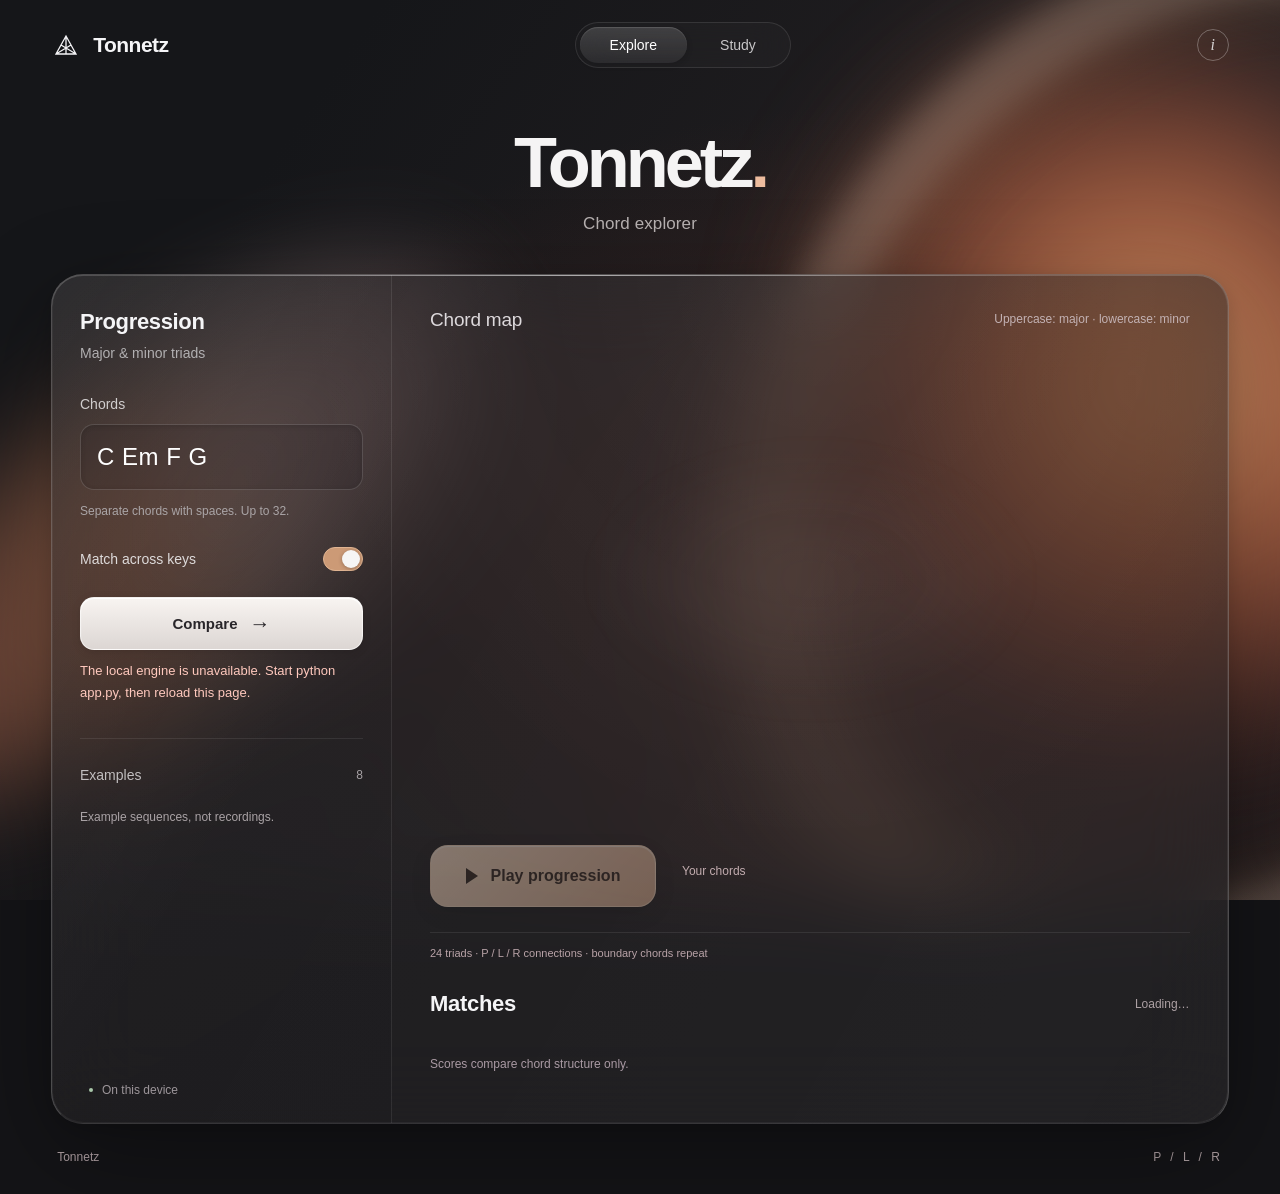
==== explore.html @ b15ba209 "Save Abbies Comp Tonnetz app" ====
<!doctype html>
<html lang="en">
<head>
<meta charset="utf-8"><meta name="viewport" content="width=device-width,initial-scale=1"><meta name="theme-color" content="#171719">
<title>Tonnetz</title><meta name="description" content="Compare chord progressions with Tonnetz.">
<link rel="icon" href="data:image/svg+xml,%3Csvg xmlns='http://www.w3.org/2000/svg' viewBox='0 0 40 40'%3E%3Crect width='40' height='40' rx='12' fill='%23232325'/%3E%3Cpath d='M11 27L20 11L29 27Z' stroke='white' fill='none' stroke-width='1.5'/%3E%3C/svg%3E">
<link rel="stylesheet" href="/explorer.css"><script src="/explorer.js" defer></script>
</head>
<body>
<div class="ambient" aria-hidden="true"><div class="light light-one"></div><div class="light light-two"></div><div class="light light-three"></div><div class="light-ring"></div></div>
<header class="topbar"><a class="brand" href="/explore" aria-label="Tonnetz"><svg viewBox="0 0 30 30" fill="none" aria-hidden="true"><path d="M5 24 15 6 25 24ZM5 24 20 15M25 24 10 15M15 6v18" stroke="currentColor" stroke-width="1.3"/></svg>Tonnetz</a><nav aria-label="Main navigation"><a class="nav-active" href="/explore" aria-current="page">Explore</a><a href="/">Study</a></nav><button class="about-button" type="button" id="about-open" aria-label="About Tonnetz">i</button></header>
<main>
<section class="hero"><h1>Tonnetz<span>.</span></h1><p>Chord explorer</p></section>
<div class="workspace">
<aside class="composer" aria-label="Chord composer"><div class="composer-head"><h2>Progression</h2><span class="sidebar-caption">Major & minor triads</span></div><div class="composer-body"><form id="composer-form"><label class="input-label" for="progression">Chords</label><input id="progression" name="progression" value="C Em F G" placeholder="C Am F G" maxlength="300" autocomplete="off" spellcheck="false" required aria-describedby="chord-help"><p class="hint" id="chord-help">Separate chords with spaces. Up to 32.</p><label class="toggle" for="transpose">Match across keys<input type="checkbox" id="transpose" role="switch" checked></label><button class="primary" type="submit" id="find">Compare <span aria-hidden="true">→</span></button><p class="error" id="error" role="alert"></p><p class="status sr-only" id="status" role="status" aria-live="polite"></p></form><div class="library"><div class="library-head"><span>Examples</span><span class="badge">8</span></div><div id="samples" class="samples" aria-label="Example progressions"></div><p class="composer-note">Example sequences, not recordings.</p></div></div><div class="sidebar-bottom"><span class="connection-dot"></span> On this device</div></aside>
<section id="analysis-area" aria-label="Harmonic analysis" aria-busy="true">
<div class="canvas"><div class="canvas-head"><h2 id="current-title">Chord map</h2><span class="map-notation">Uppercase: major · lowercase: minor</span></div><div class="graph-wrap"><svg id="graph" viewBox="0 0 1166 695" role="group" aria-labelledby="graph-title"><title id="graph-title">Loading chord map</title></svg></div><div class="canvas-bottom playback-bar"><button type="button" class="play-progression" id="listen" aria-label="Play your progression" disabled>Play progression</button><div class="playback-chords"><span class="playback-label">Your chords</span><div id="current-chords"></div></div></div><p class="map-caption">24 triads · P / L / R connections · boundary chords repeat</p></div>
<p class="status audio-status" id="audio-status" role="status" aria-live="polite"></p>
<div class="matches-head"><h2>Matches</h2><span id="result-count">Loading…</span></div><div id="results"></div>
<p class="results-note">Scores compare chord structure only.</p>
</section></div>
<footer><span>Tonnetz</span><span>P / L / R</span></footer>
</main>
<dialog id="about" aria-labelledby="about-title"><div class="dialog-head"><h2 id="about-title">About Tonnetz</h2><button class="quiet" type="button" id="about-close" aria-label="Close about">Done</button></div><p>Compare major and minor chord sequences using a graph of 24 triads. Each edge is one parallel (P), leading-tone (L), or relative (R) transformation.</p><p>Dynamic time warping aligns the sequences. Similarity = 1 / (1 + average alignment cost). Across-key mode checks 12 transpositions.</p><p>The hexagonal map repeats boundary chords. Copies refer to the same triad and play the same notes. Each visible edge is one P/L/R transformation. Brighter edges trace shortest paths between successive input chords. Distance is counted in edges, not screen space.</p><p>Audio previews are synthesized triads. Examples are chord sequences, not recordings. Scores describe harmonic structure, not musical taste.</p></dialog>
</body></html>
---- explorer.css ----
@charset "UTF-8";
:root{color-scheme:dark;font-family:-apple-system,BlinkMacSystemFont,'Segoe UI',sans-serif;font-synthesis:none;background:#141417;color:#f5f5f7;--muted:#b2b0b2;--line:#ffffff15;--glass:rgba(35,33,35,.58);--accent:#f1b38e}*{box-sizing:border-box}body{margin:0;min-height:100vh;background:#141417}button,input{font:inherit}button{cursor:pointer}a{color:inherit;text-decoration:none}button:disabled{opacity:.5;cursor:wait}:focus-visible{outline:2px solid #ffd9bd;outline-offset:4px}[hidden]{display:none!important}.sr-only{position:absolute;width:1px;height:1px;padding:0;margin:-1px;overflow:hidden;clip:rect(0,0,0,0);white-space:nowrap;border:0}.ambient{position:fixed;inset:0;overflow:hidden;pointer-events:none;background:radial-gradient(ellipse at 76% 60%,#3d2420 0,transparent 58%),linear-gradient(125deg,#151619 20%,#242022 70%,#18171b);z-index:0}.light{position:absolute;border-radius:50%;filter:blur(65px)}.light-one{width:700px;height:760px;right:-230px;top:0;background:radial-gradient(ellipse,#eeae7b 0,#ad6242 32%,#6d3c30 53%,transparent 70%);transform:rotate(-30deg);opacity:.9}.light-two{width:760px;height:280px;left:-220px;top:400px;background:linear-gradient(115deg,#5a2f2b,#c17d59 48%,#ccaaa0 60%,#5e4b51);transform:rotate(-39deg);opacity:.65;filter:blur(55px)}.light-three{width:600px;height:420px;left:37%;top:830px;background:radial-gradient(ellipse,#b77359,transparent 65%);opacity:.35}.light-ring{position:absolute;width:900px;height:1100px;right:-390px;top:-100px;border:60px solid #ecc3a444;border-radius:50%;transform:rotate(35deg);filter:blur(15px);box-shadow:0 0 90px #cf916728,inset 0 0 75px #c98b5844}.topbar{position:relative;z-index:1;display:flex;align-items:center;justify-content:space-between;max-width:1280px;margin:auto;padding:25px 5%;height:83px}.brand{display:flex;align-items:center;gap:10px;font-size:17px;font-weight:600;letter-spacing:-.5px}.brand svg{width:26px;height:26px}.topbar nav{display:flex;gap:3px;border:1px solid #ffffff1b;border-radius:50px;background:#ffffff06;padding:4px;backdrop-filter:blur(20px)}.topbar nav a{font-size:12px;padding:8px 25px;border-radius:30px;color:#c8c7c9}.topbar nav .nav-active{background:linear-gradient(#ffffff27,#ffffff10);color:white;box-shadow:inset 0 1px 1px #ffffff24,0 2px 6px #0002}.about-button{height:28px;width:28px;border:1px solid #ffffff4a;border-radius:50%;background:transparent;color:#d6d3d3;font-family:Georgia,serif;font-style:italic}main{position:relative;z-index:1;max-width:1180px;margin:auto;padding:18px 35px 20px}.hero{text-align:center;margin:15px 0 34px}.hero h1{font-size:clamp(45px,5vw,66px);font-weight:600;line-height:1.05;letter-spacing:-3.5px;margin:0 0 11px;color:#f5f4f4}.hero h1 span{color:#edbc9e}.hero p{font-size:14px;letter-spacing:.1px;color:#b7b1b1;margin:0}.workspace{position:relative;display:grid;grid-template-columns:265px minmax(0,1fr);border:1px solid #ffffff32;border-bottom-color:#ffffff13;border-radius:28px;background:linear-gradient(120deg,#ffffff10 0,#ffffff03 30%,#ffffff07 100%),var(--glass);-webkit-backdrop-filter:blur(42px) saturate(1.45);backdrop-filter:blur(42px) saturate(1.45);box-shadow:inset 0 1px 0 #ffffff2b,inset 1px 0 0 #ffffff0c,0 30px 100px #0005,0 4px 18px #0002;overflow:hidden;isolation:isolate}.workspace:before{content:'';position:absolute;top:0;left:5%;right:15%;height:1px;background:linear-gradient(90deg,transparent,#fff8,transparent);pointer-events:none}.composer{border-right:1px solid var(--line);background:linear-gradient(150deg,#ffffff04,#0000000c);padding:28px 22px 18px;display:flex;flex-direction:column}.composer-head h2{font-size:16px;font-weight:600;letter-spacing:-.35px;margin:0 0 6px}.sidebar-caption{font-size:11px;color:var(--muted)}.composer-body{margin-top:27px}.input-label{display:block;font-size:11px;color:#d1cece;margin-bottom:9px}#progression{width:100%;padding:14px 12px;background:#0c0c101f;border:1px solid #ffffff24;box-shadow:inset 0 1px 5px #0002;border-radius:11px;font-size:18px;letter-spacing:.5px;color:#fff;outline-offset:2px}.hint{font-size:10px;line-height:1.6;color:#aaa5a7;margin:9px 0 20px}.toggle{display:flex;justify-content:space-between;align-items:center;gap:10px;font-size:11px;color:#dedbdb;margin:20px 0}.toggle input{appearance:none;-webkit-appearance:none;width:32px;height:19px;border:1px solid #ffffff18;border-radius:20px;background:#ffffff21;position:relative;margin:0;cursor:pointer;flex-shrink:0}.toggle input:before{content:'';position:absolute;left:2px;top:2px;width:13px;height:13px;background:#f6f5f4;border-radius:50%;box-shadow:0 1px 4px #0004;transition:transform .2s}.toggle input:checked{background:#cc9a76;border-color:#e0b492}.toggle input:checked:before{transform:translateX(13px)}.primary{width:100%;display:flex;align-items:center;justify-content:center;gap:12px;border:1px solid #fff9;border-radius:11px;background:linear-gradient(#f8f4f1,#dcd6d3);box-shadow:inset 0 1px 1px #fff,0 2px 8px #0002;color:#29262a;padding:12px 15px;font-size:12px;font-weight:600}.primary span{font-size:17px;line-height:12px}.primary:hover{background:#fff}.error{font-size:11px;line-height:1.7;color:#ffc9be;margin:10px 0 0}.error:empty{display:none}.library{border-top:1px solid var(--line);margin-top:27px;padding-top:22px}.library-head{display:flex;align-items:center;justify-content:space-between;font-size:11px;color:#c2bfc0;margin-bottom:12px}.badge{font-size:9px;color:#a7a2a5}.sample{width:100%;display:flex;align-items:center;justify-content:space-between;gap:8px;border:1px solid transparent;background:transparent;border-radius:9px;color:#dedbdd;text-align:left;padding:10px 9px;margin:3px 0}.sample strong{font-size:11px;font-weight:500;white-space:nowrap}.sample small{font-size:9px;color:#aaa5a8;white-space:nowrap;letter-spacing:.1px}.sample[aria-pressed=true]{background:linear-gradient(120deg,#ffffff20,#ffffff09);border-color:#ffffff20;box-shadow:inset 0 1px 0 #ffffff13}.sample[aria-pressed=true] small{color:#d9c5b9}.sample:hover{background:#ffffff12}.composer-note{font-size:9px;color:#aaa3a6;margin:20px 0;line-height:1.6}.sidebar-bottom{display:flex;align-items:center;gap:7px;color:#9d969b;font-size:9px;margin-top:auto;padding:20px 9px 0}.connection-dot{height:4px;width:4px;background:#a9c8aa;border-radius:50%}#analysis-area{min-width:0;padding:26px 29px 20px}.canvas{position:relative;min-width:0}.canvas-head{display:flex;justify-content:space-between;align-items:center;gap:20px}.canvas h2{font-size:14px;font-weight:500;letter-spacing:-.2px;margin:0;color:#ddd9dc}.quiet{display:inline-flex;align-items:center;justify-content:center;gap:6px;border:1px solid #ffffff2a;background:linear-gradient(135deg,#ffffff1d,#ffffff07);box-shadow:inset 0 1px 0 #ffffff13,0 2px 5px #0001;border-radius:30px;color:#f2edef;padding:8px 14px;font-size:10px;white-space:nowrap;backdrop-filter:blur(12px)}.quiet:hover{background:#ffffff25}.graph-wrap{position:relative;margin:4px -18px 0}.graph-wrap:before{content:'';position:absolute;inset:20% 20%;background:radial-gradient(ellipse,#ecc9ba12,transparent 70%);filter:blur(20px);pointer-events:none}#graph{position:relative;width:100%;height:244px;display:block;overflow:visible}.edge{stroke:#e5d3cc;stroke-width:.7;opacity:.16}.edge.path{stroke:#e5b598;stroke-width:1.7;opacity:.8}.node{cursor:pointer;outline:none}.node circle{fill:url(#node-glass);stroke:#ffffff38;stroke-width:.75;filter:drop-shadow(0 3px 3px #0002)}.node text{fill:#c0b4b6;font-size:9px;font-family:-apple-system,BlinkMacSystemFont,'Segoe UI',sans-serif;text-anchor:middle;dominant-baseline:central;pointer-events:none}.node.selected circle{fill:url(#selected-glass);stroke:#ffe9dbb0;stroke-width:1;filter:drop-shadow(0 0 9px #f3b78b44)}.node.selected text{fill:#302526;font-weight:600;font-size:10px}.node:hover circle,.node:focus-visible circle{stroke:#fff;stroke-width:2}.canvas-bottom{display:flex;justify-content:space-between;gap:16px;align-items:center;padding:9px 0 21px;border-bottom:1px solid var(--line)}.chord-strip{display:flex;flex-wrap:wrap;gap:6px;align-items:center}.chord{background:linear-gradient(135deg,#ffffff1c,#ffffff05);border:1px solid #ffffff22;border-radius:8px;padding:7px 10px;min-width:32px;text-align:center;font-size:11px;box-shadow:inset 0 1px 0 #ffffff14}.chord-arrow{color:#a99a98;font-size:9px}.legend{font-size:9px;display:flex;align-items:center;gap:6px;color:#b6a8a8;white-space:nowrap}.dot{height:5px;width:5px;display:inline-block;background:#e3b292;border-radius:50%}.audio-status{font-size:10px;color:#ddc1b2;margin:8px 0}.audio-status:empty{display:none}.matches-head{display:flex;align-items:center;justify-content:space-between;gap:16px;padding:22px 0 11px}.matches-head h2{font-size:15px;font-weight:600;letter-spacing:-.3px;margin:0}.matches-head>span{font-size:9px;color:#ada1a4}.match{padding:12px 0;border-bottom:1px solid #ffffff0b}.match-summary{display:grid;grid-template-columns:30px 1fr 92px;gap:11px;align-items:center}.rank{width:28px;height:28px;display:grid;place-items:center;background:linear-gradient(140deg,#dbaf962a,#ffffff05);border:1px solid #ffffff16;border-radius:8px;font-size:10px;color:#d4b8a7;box-shadow:inset 0 1px 0 #ffffff0c}.match h3{font-size:12px;font-weight:500;margin:0 0 5px;color:#f1eaed}.match-sub{font-size:10px;color:#b1a2a8;margin:0;letter-spacing:.25px}.score{text-align:right}.score strong{font-size:18px;font-weight:400;letter-spacing:-.6px;font-variant-numeric:tabular-nums}.score small{display:none}.score-track{height:2px;background:#ffffff0c;border-radius:3px;overflow:hidden;margin-top:6px;width:60px;margin-left:auto}.score-fill{height:100%;width:var(--score);background:linear-gradient(90deg,#b7968e,#edc9aa)}.match-tools{display:flex;align-items:start;justify-content:space-between;gap:10px;margin:5px 0 0 41px}.match-tools details{flex:1;min-width:0}.match summary{font-size:9px;color:#ab9da4;cursor:pointer;padding:3px 0;width:fit-content}.match-tools>.quiet{padding:3px 9px;border:0;background:transparent;box-shadow:none;font-size:9px;color:#d0bcc3}.match-tools>.quiet:hover{background:#ffffff12}.explanation{font-size:11px;line-height:1.8;color:#d0bfc5;margin-top:12px}.detail-label{font-size:10px;font-weight:500;color:#e3d5da;margin:15px 0 9px}.route{font:10px/1.9 Consolas,monospace;background:#ffffff08;border-radius:6px;padding:8px 10px;color:#d6c6cc;overflow-wrap:anywhere}.route small{font-family:inherit;color:#b09aa5}.table-scroll{overflow:auto}.alignment{width:100%;border-collapse:collapse;font-size:10px;margin-top:13px;color:#d3c5ce}.alignment th,.alignment td{padding:9px 5px;text-align:left;border-bottom:1px solid #ffffff10}.alignment th{font-size:9px;color:#aa98a5;font-weight:400}.alignment td:last-child{font-family:Consolas,monospace}.results-note{font-size:9px;color:#aa9aa4;margin:18px 0 0}footer{display:flex;justify-content:space-between;margin:20px 5px 0;color:#b1a2a5;font-size:9px}footer span:last-child{letter-spacing:3px}dialog{max-width:480px;width:calc(100% - 40px);background:linear-gradient(130deg,#ffffff12,#ffffff03),#282326ed;border:1px solid #ffffff35;border-radius:24px;padding:27px;color:#f5edf2;backdrop-filter:blur(35px);box-shadow:0 30px 100px #0007}dialog::backdrop{background:#0005;backdrop-filter:blur(12px)}dialog p{font-size:12px;line-height:1.85;color:#c6b9c2}.dialog-head{display:flex;align-items:center;justify-content:space-between;gap:15px;margin-bottom:20px}.dialog-head h2{font-size:18px;font-weight:500;margin:0}.loading #results{opacity:.45}.loading #graph{opacity:.5}@supports not (backdrop-filter:blur(10px)){.workspace{background:#302b2df5}.topbar nav{background:#302b2d}}@media(prefers-reduced-transparency:reduce){.workspace{background:#2a2629}.ambient{opacity:.5}}@media(prefers-reduced-motion:no-preference){.workspace{animation:arrive .9s cubic-bezier(.16,1,.3,1) both}.hero{animation:fade-in 1s both}.light-one{animation:breathe 20s ease-in-out infinite alternate}.quiet,.sample,.primary{transition:background .2s,transform .25s,box-shadow .25s}.quiet:active,.primary:active{transform:scale(.97)}.node circle{transition:stroke .2s}.score-fill{transition:width .6s cubic-bezier(.2,.8,.2,1)}@keyframes arrive{from{opacity:0;transform:translateY(22px) scale(.98);filter:blur(6px)}to{opacity:1;transform:none;filter:blur(0)}}@keyframes fade-in{from{opacity:0}to{opacity:1}}@keyframes breathe{to{transform:translate(-50px,60px) rotate(-20deg)}}}@media(max-width:900px){main{padding:18px 25px 20px}.workspace{grid-template-columns:235px minmax(0,1fr)}.composer{padding:24px 17px 18px}#analysis-area{padding:24px 22px 18px}.legend{display:none}#graph{height:215px}.match-summary{grid-template-columns:26px 1fr 75px;gap:9px}.match-tools{margin-left:35px}.sample small{font-size:8px}}@media(max-width:650px){.topbar{height:70px;padding:18px 23px}.brand{font-size:15px}.topbar nav a{padding:7px 16px;font-size:11px}.brand svg{width:22px}.about-button{height:24px;width:24px}main{padding:12px 16px 20px}.hero{margin:18px 0 28px}.hero h1{font-size:49px;letter-spacing:-2.6px}.hero p{font-size:12px}.workspace{grid-template-columns:1fr;border-radius:24px}.composer{border-right:0;border-bottom:1px solid var(--line);padding:23px}.composer-head{display:flex;align-items:center;justify-content:space-between}.composer-head h2{margin:0;font-size:15px}.sidebar-caption{font-size:10px}.composer-body{margin-top:22px}.library{margin-top:22px;padding-top:18px}.library-head{margin-bottom:9px}.samples{display:grid;grid-template-columns:1fr 1fr;gap:3px 8px}.sample{display:block;margin:0;padding:10px}.sample small{display:block;margin-top:4px;font-size:9px}.composer-note{margin:14px 0 0}.sidebar-bottom{display:none}#analysis-area{padding:22px 23px}.canvas h2{font-size:14px}#graph{height:auto;min-height:185px}.graph-wrap{margin:10px -14px}.canvas-bottom{padding:4px 0 20px}.match{padding:14px 0}.matches-head{padding-top:23px}.match-summary{grid-template-columns:28px 1fr 80px}.match-tools{margin-left:37px}.match h3{font-size:12px}.score strong{font-size:19px}.alignment{min-width:260px}.light-one{right:-450px;top:150px}.light-two{left:-350px;top:650px}.light-ring{right:-700px}.results-note{line-height:1.7}.toggle{font-size:12px}.hint{font-size:10px}} 
/* Light catching the front surface; the map remains a real P/L/R graph. */
.workspace{background:radial-gradient(ellipse at var(--glass-x,65%) var(--glass-y,0%),#ffffff0d,transparent 48%),linear-gradient(120deg,#ffffff10 0,#ffffff03 30%,#ffffff07 100%),var(--glass)}
.workspace:after{content:'';position:absolute;inset:0;border-radius:inherit;pointer-events:none;box-shadow:inset 0 -1px 0 #ffffff0c,inset -1px 0 0 #ffffff13;z-index:-1}
.node.sounding circle{fill:url(#selected-glass);stroke:#fff7ee;stroke-width:2;filter:drop-shadow(0 0 14px #ffd7acb0)}
.node.sounding text{fill:#2b2224;font-weight:600}
@media(prefers-reduced-motion:no-preference){.is-playing .light-one{filter:blur(60px) brightness(1.15)}.node.sounding circle{animation:note-on .7s ease-out}@keyframes note-on{from{stroke-width:5}to{stroke-width:2}}}
@media(max-width:650px){.node text{font-size:12px}.node.selected text{font-size:12px}.sample strong{font-size:12px}.sample small{font-size:10px}.match summary{font-size:11px}.match-tools>.quiet{font-size:11px;padding:4px 9px}.match-sub{font-size:11px}.matches-head>span{font-size:10px}}
/* Spacious desktop layout. */
.topbar{max-width:none;height:90px;padding:25px 4%}
.brand{font-size:21px;gap:12px}.brand svg{width:30px;height:30px}
.topbar nav a{font-size:14px;padding:10px 30px}.about-button{height:32px;width:32px;font-size:16px}
main{max-width:none;width:100%;padding:20px 4% 30px}
.hero{margin:16px 0 40px}.hero h1{font-size:clamp(58px,5.5vw,84px);letter-spacing:-4px;margin-bottom:14px}.hero p{font-size:17px}
.workspace{grid-template-columns:340px minmax(0,1fr);border-radius:32px;min-height:850px}
.composer{padding:34px 28px 26px}.composer-head h2{font-size:22px;margin-bottom:9px}.sidebar-caption{font-size:14px}.composer-body{margin-top:34px}
.input-label{font-size:14px;margin-bottom:12px}#progression{padding:18px 16px;font-size:24px;border-radius:14px}.hint{font-size:12px;margin:12px 0 26px}
.toggle{font-size:14px;margin:26px 0}.toggle input{width:40px;height:24px}.toggle input:before{width:18px;height:18px}.toggle input:checked:before{transform:translateX(16px)}
.primary{padding:17px 20px;font-size:15px;border-radius:14px}.primary span{font-size:21px}.error{font-size:13px}
.library{margin-top:34px;padding-top:28px}.library-head{font-size:14px;margin-bottom:16px}.badge{font-size:12px}.sample{padding:15px 12px;margin:5px 0;border-radius:12px}.sample strong{font-size:14px}.sample small{font-size:11px}.composer-note{font-size:12px;margin:25px 0}.sidebar-bottom{font-size:12px;padding-top:26px;gap:9px}
#analysis-area{padding:34px 38px 28px}.canvas h2{font-size:19px}.quiet{padding:11px 19px;font-size:13px}
#graph{height:clamp(300px,29vw,440px)}.graph-wrap{margin:12px -18px 8px}.node text{font-size:11px}.node.selected text{font-size:12px}
.canvas-bottom{padding:14px 0 28px;gap:22px}.chord-strip{gap:9px}.chord{font-size:15px;padding:10px 15px;border-radius:11px;min-width:42px}.chord-arrow{font-size:12px}.legend{font-size:12px;gap:8px}.audio-status{font-size:13px}
.matches-head{padding:29px 0 16px}.matches-head h2{font-size:22px}.matches-head>span{font-size:12px}.match{padding:19px 0}.match-summary{grid-template-columns:40px 1fr 120px;gap:17px}.rank{height:37px;width:37px;font-size:13px;border-radius:11px}.match h3{font-size:16px;margin-bottom:7px}.match-sub{font-size:13px}.score strong{font-size:26px}.score-track{width:85px;height:3px;margin-top:9px}.match-tools{margin:8px 0 0 57px;gap:15px}.match summary{font-size:12px;padding:5px 0}.match-tools>.quiet{font-size:12px;padding:5px 13px}.explanation{font-size:14px}.detail-label{font-size:13px}.route{font-size:13px;padding:11px 14px}.alignment{font-size:13px}.alignment th{font-size:12px}.alignment th,.alignment td{padding:12px 8px}.results-note{font-size:12px;margin-top:24px}footer{font-size:12px;margin:26px 6px 0}
@media(min-width:1800px){.workspace{grid-template-columns:390px minmax(0,1fr)}.composer{padding:40px 34px}#analysis-area{padding:40px 48px}.sample small{font-size:13px}}
@media(min-width:651px) and (max-width:1050px){.workspace{grid-template-columns:290px minmax(0,1fr)}.composer{padding:28px 21px}#analysis-area{padding:28px 25px}.sample{padding:13px 9px}.sample small{font-size:10px}.sample strong{font-size:13px}.legend{display:none}.match-summary{grid-template-columns:34px 1fr 94px;gap:12px}.rank{height:32px;width:32px}.match-tools{margin-left:46px}.score strong{font-size:23px}#graph{height:280px}}
@media(max-width:650px){.topbar{height:76px;padding:20px 23px}.brand{font-size:18px}.brand svg{width:25px;height:25px}.topbar nav a{font-size:12px;padding:8px 16px}.about-button{height:27px;width:27px}main{padding:15px 16px 25px}.hero{margin:18px 0 30px}.hero h1{font-size:58px;letter-spacing:-3px}.hero p{font-size:15px}.workspace{grid-template-columns:1fr;border-radius:26px;min-height:0}.composer{padding:26px}.composer-head h2{font-size:18px;margin:0}.sidebar-caption{font-size:12px}.composer-body{margin-top:26px}#progression{font-size:23px;padding:17px 15px}.toggle{font-size:14px}.library{margin-top:28px;padding-top:23px}.sample{display:block;padding:13px 10px;margin:0}.sample strong{font-size:14px}.sample small{font-size:11px;white-space:normal;line-height:1.6}.composer-note{font-size:11px;margin:20px 0 0}#analysis-area{padding:26px}.canvas h2{font-size:18px}.quiet{font-size:12px;padding:10px 15px}#graph{height:auto;min-height:200px}.graph-wrap{margin:15px -16px}.node text,.node.selected text{font-size:13px}.canvas-bottom{padding:10px 0 25px}.chord-strip{gap:6px}.chord{font-size:14px;padding:9px 12px;min-width:36px}.matches-head{padding-top:26px}.matches-head h2{font-size:21px}.matches-head>span{font-size:11px}.match{padding:19px 0}.match-summary{grid-template-columns:31px 1fr 87px;gap:10px}.rank{width:30px;height:32px;font-size:11px}.match h3{font-size:15px}.match-sub{font-size:12px;line-height:1.5}.score strong{font-size:23px}.score-track{width:65px}.match-tools{margin-left:41px}.match summary,.match-tools>.quiet{font-size:12px}.explanation{font-size:13px}.route{font-size:11px}.results-note{font-size:11px}}
/* Hexagonal lattice and the progression player. */
.canvas-head{gap:18px}.map-notation{font-size:12px;color:#c3b2b4;text-align:right;line-height:1.6}
.graph-wrap{margin:22px 0 17px;overflow-x:auto;overscroll-behavior-x:contain;scrollbar-width:thin;scrollbar-color:#bb978955 transparent}
#graph{display:block;width:100%;height:auto;min-height:0;aspect-ratio:1166 / 695;overflow:visible}
.edge{stroke:#d9c4b5;stroke-width:2;opacity:.5}.edge.path{stroke:#ffe1bb;stroke-width:3.4;opacity:.95}.edge.reference-edge{stroke:#f8a17c;opacity:.95;stroke-width:3}
.node circle{stroke:#f4d1b780;stroke-width:1.2}.node text,.node.selected text{font-size:22px;fill:#302526;font-family:Georgia,'Times New Roman',serif;font-weight:400}.node.selected circle{stroke:#fff1de;stroke-width:2.3}.node.sounding circle{stroke:#fff;stroke-width:4;filter:drop-shadow(0 0 14px #ffcf9c)}.node:hover circle,.node:focus-visible circle{stroke:#fff;stroke-width:3.5}
.operation-label{font:italic 23px Georgia,serif;fill:#ffc1a4;text-anchor:middle;pointer-events:none}
.canvas-bottom.playback-bar{justify-content:flex-start;align-items:center;gap:26px;padding:22px 0 25px;flex-wrap:wrap}.play-progression{position:relative;display:inline-flex;align-items:center;justify-content:center;gap:13px;min-height:62px;min-width:226px;padding:17px 25px;border:1px solid #ffe2c8a0;border-radius:18px;background:linear-gradient(135deg,#f9ddc5,#d8ac8e);box-shadow:inset 0 1px 1px #fff9,0 7px 24px #0003;color:#352823;font-size:16px;font-weight:600;white-space:nowrap}.play-progression:before{content:'';width:0;height:0;border-left:12px solid currentColor;border-top:8px solid transparent;border-bottom:8px solid transparent}.play-progression[data-playing]:before{width:13px;height:13px;border:0;border-radius:2px;background:currentColor}.play-progression:hover{background:linear-gradient(135deg,#ffe9d6,#edc4a5);box-shadow:inset 0 1px 1px #fff,0 7px 24px #0003}.play-progression:disabled{opacity:.45;cursor:wait}.playback-chords{min-width:0;flex:1}.playback-label{font-size:12px;color:#c2acaf;display:block;margin-bottom:9px}.map-caption{font-size:11px;line-height:1.7;color:#b9a3a8;margin:11px 0 0}.audio-status{min-height:0}
@media(prefers-reduced-motion:no-preference){.play-progression{transition:transform .2s,box-shadow .2s}.play-progression:active{transform:scale(.97)}}
@media(min-width:1800px){.play-progression{min-height:70px;min-width:250px;font-size:18px}}
@media(max-width:1050px){.canvas-bottom.playback-bar{gap:18px}.play-progression{min-width:195px;min-height:58px;padding:16px 20px;font-size:15px}.map-notation{font-size:11px}.playback-chords{flex-basis:100%}}
@media(max-width:650px){.canvas-head{align-items:start}.map-notation{max-width:145px;font-size:11px}.graph-wrap{margin:20px -12px 15px}#graph{min-width:700px;min-height:0;height:auto}.canvas-bottom.playback-bar{gap:20px;padding-top:16px}.play-progression{width:100%;min-height:64px;font-size:17px}.playback-chords{flex-basis:100%}.map-caption{font-size:11px}}
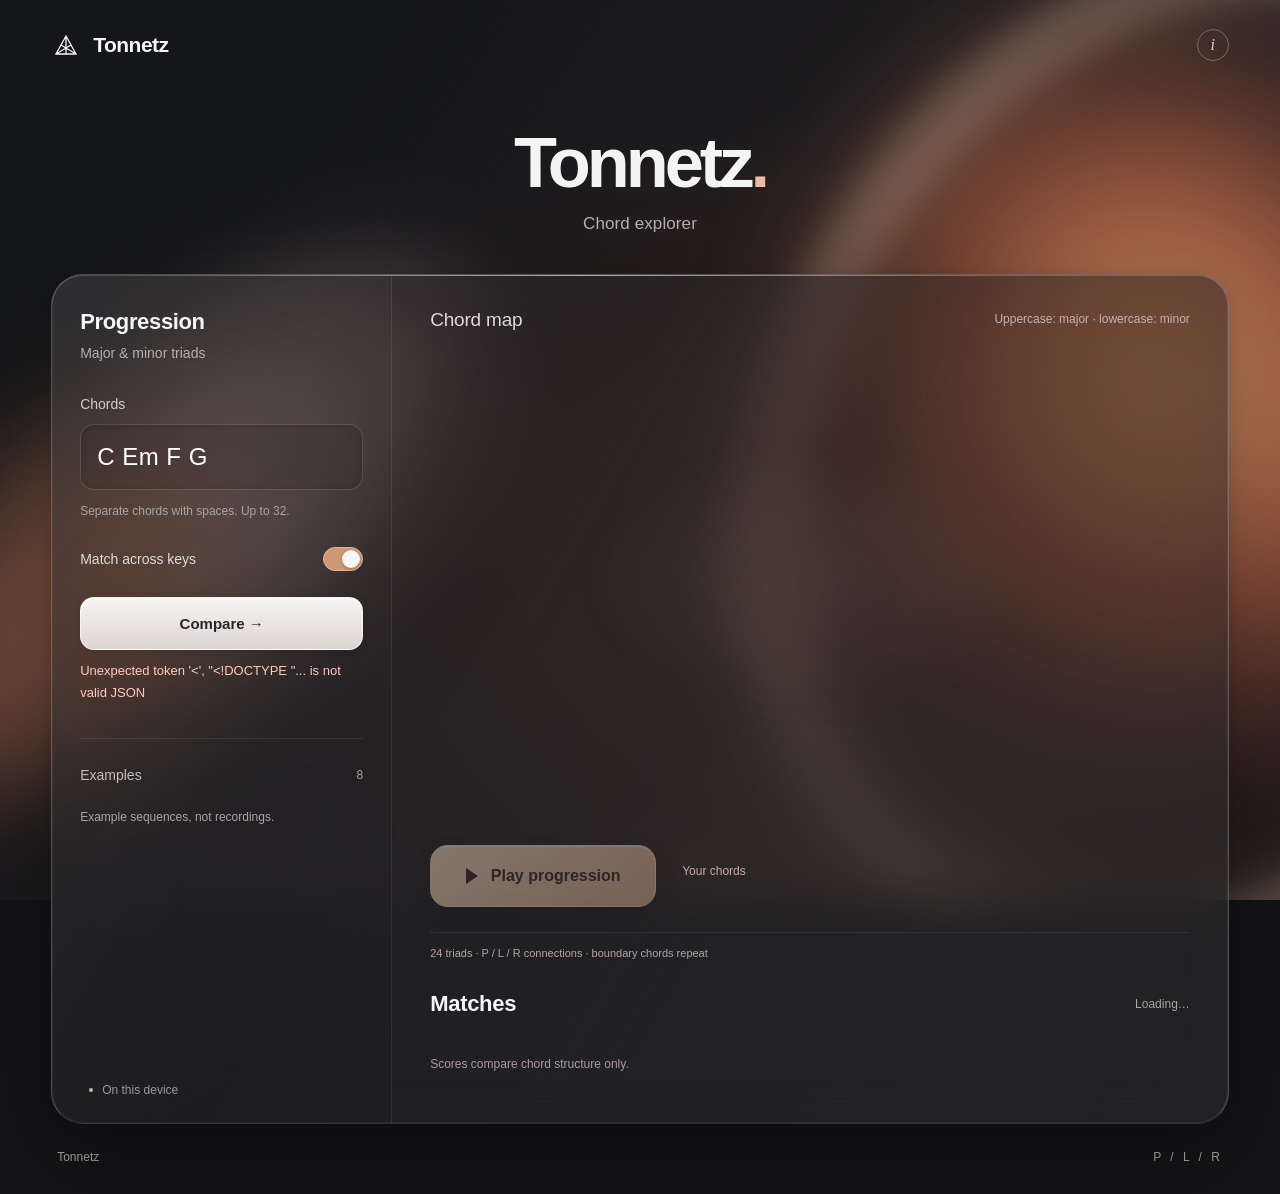
==== commit 2e9c0e84: "Remove Study and streamline explorer rendering and comparisons" ====
--- a/explore.html
+++ b/explore.html
@@ -8,7 +8,7 @@
 </head>
 <body>
 <div class="ambient" aria-hidden="true"><div class="light light-one"></div><div class="light light-two"></div><div class="light light-three"></div><div class="light-ring"></div></div>
-<header class="topbar"><a class="brand" href="/explore" aria-label="Tonnetz"><svg viewBox="0 0 30 30" fill="none" aria-hidden="true"><path d="M5 24 15 6 25 24ZM5 24 20 15M25 24 10 15M15 6v18" stroke="currentColor" stroke-width="1.3"/></svg>Tonnetz</a><nav aria-label="Main navigation"><a class="nav-active" href="/explore" aria-current="page">Explore</a><a href="/">Study</a></nav><button class="about-button" type="button" id="about-open" aria-label="About Tonnetz">i</button></header>
+<header class="topbar"><a class="brand" href="/" aria-label="Tonnetz"><svg viewBox="0 0 30 30" fill="none" aria-hidden="true"><path d="M5 24 15 6 25 24ZM5 24 20 15M25 24 10 15M15 6v18" stroke="currentColor" stroke-width="1.3"/></svg>Tonnetz</a><button class="about-button" type="button" id="about-open" aria-label="About Tonnetz">i</button></header>
 <main>
 <section class="hero"><h1>Tonnetz<span>.</span></h1><p>Chord explorer</p></section>
 <div class="workspace">
--- a/explorer.css
+++ b/explorer.css
@@ -1,11 +1,11 @@
 @charset "UTF-8";
-:root{color-scheme:dark;font-family:-apple-system,BlinkMacSystemFont,'Segoe UI',sans-serif;font-synthesis:none;background:#141417;color:#f5f5f7;--muted:#b2b0b2;--line:#ffffff15;--glass:rgba(35,33,35,.58);--accent:#f1b38e}*{box-sizing:border-box}body{margin:0;min-height:100vh;background:#141417}button,input{font:inherit}button{cursor:pointer}a{color:inherit;text-decoration:none}button:disabled{opacity:.5;cursor:wait}:focus-visible{outline:2px solid #ffd9bd;outline-offset:4px}[hidden]{display:none!important}.sr-only{position:absolute;width:1px;height:1px;padding:0;margin:-1px;overflow:hidden;clip:rect(0,0,0,0);white-space:nowrap;border:0}.ambient{position:fixed;inset:0;overflow:hidden;pointer-events:none;background:radial-gradient(ellipse at 76% 60%,#3d2420 0,transparent 58%),linear-gradient(125deg,#151619 20%,#242022 70%,#18171b);z-index:0}.light{position:absolute;border-radius:50%;filter:blur(65px)}.light-one{width:700px;height:760px;right:-230px;top:0;background:radial-gradient(ellipse,#eeae7b 0,#ad6242 32%,#6d3c30 53%,transparent 70%);transform:rotate(-30deg);opacity:.9}.light-two{width:760px;height:280px;left:-220px;top:400px;background:linear-gradient(115deg,#5a2f2b,#c17d59 48%,#ccaaa0 60%,#5e4b51);transform:rotate(-39deg);opacity:.65;filter:blur(55px)}.light-three{width:600px;height:420px;left:37%;top:830px;background:radial-gradient(ellipse,#b77359,transparent 65%);opacity:.35}.light-ring{position:absolute;width:900px;height:1100px;right:-390px;top:-100px;border:60px solid #ecc3a444;border-radius:50%;transform:rotate(35deg);filter:blur(15px);box-shadow:0 0 90px #cf916728,inset 0 0 75px #c98b5844}.topbar{position:relative;z-index:1;display:flex;align-items:center;justify-content:space-between;max-width:1280px;margin:auto;padding:25px 5%;height:83px}.brand{display:flex;align-items:center;gap:10px;font-size:17px;font-weight:600;letter-spacing:-.5px}.brand svg{width:26px;height:26px}.topbar nav{display:flex;gap:3px;border:1px solid #ffffff1b;border-radius:50px;background:#ffffff06;padding:4px;backdrop-filter:blur(20px)}.topbar nav a{font-size:12px;padding:8px 25px;border-radius:30px;color:#c8c7c9}.topbar nav .nav-active{background:linear-gradient(#ffffff27,#ffffff10);color:white;box-shadow:inset 0 1px 1px #ffffff24,0 2px 6px #0002}.about-button{height:28px;width:28px;border:1px solid #ffffff4a;border-radius:50%;background:transparent;color:#d6d3d3;font-family:Georgia,serif;font-style:italic}main{position:relative;z-index:1;max-width:1180px;margin:auto;padding:18px 35px 20px}.hero{text-align:center;margin:15px 0 34px}.hero h1{font-size:clamp(45px,5vw,66px);font-weight:600;line-height:1.05;letter-spacing:-3.5px;margin:0 0 11px;color:#f5f4f4}.hero h1 span{color:#edbc9e}.hero p{font-size:14px;letter-spacing:.1px;color:#b7b1b1;margin:0}.workspace{position:relative;display:grid;grid-template-columns:265px minmax(0,1fr);border:1px solid #ffffff32;border-bottom-color:#ffffff13;border-radius:28px;background:linear-gradient(120deg,#ffffff10 0,#ffffff03 30%,#ffffff07 100%),var(--glass);-webkit-backdrop-filter:blur(42px) saturate(1.45);backdrop-filter:blur(42px) saturate(1.45);box-shadow:inset 0 1px 0 #ffffff2b,inset 1px 0 0 #ffffff0c,0 30px 100px #0005,0 4px 18px #0002;overflow:hidden;isolation:isolate}.workspace:before{content:'';position:absolute;top:0;left:5%;right:15%;height:1px;background:linear-gradient(90deg,transparent,#fff8,transparent);pointer-events:none}.composer{border-right:1px solid var(--line);background:linear-gradient(150deg,#ffffff04,#0000000c);padding:28px 22px 18px;display:flex;flex-direction:column}.composer-head h2{font-size:16px;font-weight:600;letter-spacing:-.35px;margin:0 0 6px}.sidebar-caption{font-size:11px;color:var(--muted)}.composer-body{margin-top:27px}.input-label{display:block;font-size:11px;color:#d1cece;margin-bottom:9px}#progression{width:100%;padding:14px 12px;background:#0c0c101f;border:1px solid #ffffff24;box-shadow:inset 0 1px 5px #0002;border-radius:11px;font-size:18px;letter-spacing:.5px;color:#fff;outline-offset:2px}.hint{font-size:10px;line-height:1.6;color:#aaa5a7;margin:9px 0 20px}.toggle{display:flex;justify-content:space-between;align-items:center;gap:10px;font-size:11px;color:#dedbdb;margin:20px 0}.toggle input{appearance:none;-webkit-appearance:none;width:32px;height:19px;border:1px solid #ffffff18;border-radius:20px;background:#ffffff21;position:relative;margin:0;cursor:pointer;flex-shrink:0}.toggle input:before{content:'';position:absolute;left:2px;top:2px;width:13px;height:13px;background:#f6f5f4;border-radius:50%;box-shadow:0 1px 4px #0004;transition:transform .2s}.toggle input:checked{background:#cc9a76;border-color:#e0b492}.toggle input:checked:before{transform:translateX(13px)}.primary{width:100%;display:flex;align-items:center;justify-content:center;gap:12px;border:1px solid #fff9;border-radius:11px;background:linear-gradient(#f8f4f1,#dcd6d3);box-shadow:inset 0 1px 1px #fff,0 2px 8px #0002;color:#29262a;padding:12px 15px;font-size:12px;font-weight:600}.primary span{font-size:17px;line-height:12px}.primary:hover{background:#fff}.error{font-size:11px;line-height:1.7;color:#ffc9be;margin:10px 0 0}.error:empty{display:none}.library{border-top:1px solid var(--line);margin-top:27px;padding-top:22px}.library-head{display:flex;align-items:center;justify-content:space-between;font-size:11px;color:#c2bfc0;margin-bottom:12px}.badge{font-size:9px;color:#a7a2a5}.sample{width:100%;display:flex;align-items:center;justify-content:space-between;gap:8px;border:1px solid transparent;background:transparent;border-radius:9px;color:#dedbdd;text-align:left;padding:10px 9px;margin:3px 0}.sample strong{font-size:11px;font-weight:500;white-space:nowrap}.sample small{font-size:9px;color:#aaa5a8;white-space:nowrap;letter-spacing:.1px}.sample[aria-pressed=true]{background:linear-gradient(120deg,#ffffff20,#ffffff09);border-color:#ffffff20;box-shadow:inset 0 1px 0 #ffffff13}.sample[aria-pressed=true] small{color:#d9c5b9}.sample:hover{background:#ffffff12}.composer-note{font-size:9px;color:#aaa3a6;margin:20px 0;line-height:1.6}.sidebar-bottom{display:flex;align-items:center;gap:7px;color:#9d969b;font-size:9px;margin-top:auto;padding:20px 9px 0}.connection-dot{height:4px;width:4px;background:#a9c8aa;border-radius:50%}#analysis-area{min-width:0;padding:26px 29px 20px}.canvas{position:relative;min-width:0}.canvas-head{display:flex;justify-content:space-between;align-items:center;gap:20px}.canvas h2{font-size:14px;font-weight:500;letter-spacing:-.2px;margin:0;color:#ddd9dc}.quiet{display:inline-flex;align-items:center;justify-content:center;gap:6px;border:1px solid #ffffff2a;background:linear-gradient(135deg,#ffffff1d,#ffffff07);box-shadow:inset 0 1px 0 #ffffff13,0 2px 5px #0001;border-radius:30px;color:#f2edef;padding:8px 14px;font-size:10px;white-space:nowrap;backdrop-filter:blur(12px)}.quiet:hover{background:#ffffff25}.graph-wrap{position:relative;margin:4px -18px 0}.graph-wrap:before{content:'';position:absolute;inset:20% 20%;background:radial-gradient(ellipse,#ecc9ba12,transparent 70%);filter:blur(20px);pointer-events:none}#graph{position:relative;width:100%;height:244px;display:block;overflow:visible}.edge{stroke:#e5d3cc;stroke-width:.7;opacity:.16}.edge.path{stroke:#e5b598;stroke-width:1.7;opacity:.8}.node{cursor:pointer;outline:none}.node circle{fill:url(#node-glass);stroke:#ffffff38;stroke-width:.75;filter:drop-shadow(0 3px 3px #0002)}.node text{fill:#c0b4b6;font-size:9px;font-family:-apple-system,BlinkMacSystemFont,'Segoe UI',sans-serif;text-anchor:middle;dominant-baseline:central;pointer-events:none}.node.selected circle{fill:url(#selected-glass);stroke:#ffe9dbb0;stroke-width:1;filter:drop-shadow(0 0 9px #f3b78b44)}.node.selected text{fill:#302526;font-weight:600;font-size:10px}.node:hover circle,.node:focus-visible circle{stroke:#fff;stroke-width:2}.canvas-bottom{display:flex;justify-content:space-between;gap:16px;align-items:center;padding:9px 0 21px;border-bottom:1px solid var(--line)}.chord-strip{display:flex;flex-wrap:wrap;gap:6px;align-items:center}.chord{background:linear-gradient(135deg,#ffffff1c,#ffffff05);border:1px solid #ffffff22;border-radius:8px;padding:7px 10px;min-width:32px;text-align:center;font-size:11px;box-shadow:inset 0 1px 0 #ffffff14}.chord-arrow{color:#a99a98;font-size:9px}.legend{font-size:9px;display:flex;align-items:center;gap:6px;color:#b6a8a8;white-space:nowrap}.dot{height:5px;width:5px;display:inline-block;background:#e3b292;border-radius:50%}.audio-status{font-size:10px;color:#ddc1b2;margin:8px 0}.audio-status:empty{display:none}.matches-head{display:flex;align-items:center;justify-content:space-between;gap:16px;padding:22px 0 11px}.matches-head h2{font-size:15px;font-weight:600;letter-spacing:-.3px;margin:0}.matches-head>span{font-size:9px;color:#ada1a4}.match{padding:12px 0;border-bottom:1px solid #ffffff0b}.match-summary{display:grid;grid-template-columns:30px 1fr 92px;gap:11px;align-items:center}.rank{width:28px;height:28px;display:grid;place-items:center;background:linear-gradient(140deg,#dbaf962a,#ffffff05);border:1px solid #ffffff16;border-radius:8px;font-size:10px;color:#d4b8a7;box-shadow:inset 0 1px 0 #ffffff0c}.match h3{font-size:12px;font-weight:500;margin:0 0 5px;color:#f1eaed}.match-sub{font-size:10px;color:#b1a2a8;margin:0;letter-spacing:.25px}.score{text-align:right}.score strong{font-size:18px;font-weight:400;letter-spacing:-.6px;font-variant-numeric:tabular-nums}.score small{display:none}.score-track{height:2px;background:#ffffff0c;border-radius:3px;overflow:hidden;margin-top:6px;width:60px;margin-left:auto}.score-fill{height:100%;width:var(--score);background:linear-gradient(90deg,#b7968e,#edc9aa)}.match-tools{display:flex;align-items:start;justify-content:space-between;gap:10px;margin:5px 0 0 41px}.match-tools details{flex:1;min-width:0}.match summary{font-size:9px;color:#ab9da4;cursor:pointer;padding:3px 0;width:fit-content}.match-tools>.quiet{padding:3px 9px;border:0;background:transparent;box-shadow:none;font-size:9px;color:#d0bcc3}.match-tools>.quiet:hover{background:#ffffff12}.explanation{font-size:11px;line-height:1.8;color:#d0bfc5;margin-top:12px}.detail-label{font-size:10px;font-weight:500;color:#e3d5da;margin:15px 0 9px}.route{font:10px/1.9 Consolas,monospace;background:#ffffff08;border-radius:6px;padding:8px 10px;color:#d6c6cc;overflow-wrap:anywhere}.route small{font-family:inherit;color:#b09aa5}.table-scroll{overflow:auto}.alignment{width:100%;border-collapse:collapse;font-size:10px;margin-top:13px;color:#d3c5ce}.alignment th,.alignment td{padding:9px 5px;text-align:left;border-bottom:1px solid #ffffff10}.alignment th{font-size:9px;color:#aa98a5;font-weight:400}.alignment td:last-child{font-family:Consolas,monospace}.results-note{font-size:9px;color:#aa9aa4;margin:18px 0 0}footer{display:flex;justify-content:space-between;margin:20px 5px 0;color:#b1a2a5;font-size:9px}footer span:last-child{letter-spacing:3px}dialog{max-width:480px;width:calc(100% - 40px);background:linear-gradient(130deg,#ffffff12,#ffffff03),#282326ed;border:1px solid #ffffff35;border-radius:24px;padding:27px;color:#f5edf2;backdrop-filter:blur(35px);box-shadow:0 30px 100px #0007}dialog::backdrop{background:#0005;backdrop-filter:blur(12px)}dialog p{font-size:12px;line-height:1.85;color:#c6b9c2}.dialog-head{display:flex;align-items:center;justify-content:space-between;gap:15px;margin-bottom:20px}.dialog-head h2{font-size:18px;font-weight:500;margin:0}.loading #results{opacity:.45}.loading #graph{opacity:.5}@supports not (backdrop-filter:blur(10px)){.workspace{background:#302b2df5}.topbar nav{background:#302b2d}}@media(prefers-reduced-transparency:reduce){.workspace{background:#2a2629}.ambient{opacity:.5}}@media(prefers-reduced-motion:no-preference){.workspace{animation:arrive .9s cubic-bezier(.16,1,.3,1) both}.hero{animation:fade-in 1s both}.light-one{animation:breathe 20s ease-in-out infinite alternate}.quiet,.sample,.primary{transition:background .2s,transform .25s,box-shadow .25s}.quiet:active,.primary:active{transform:scale(.97)}.node circle{transition:stroke .2s}.score-fill{transition:width .6s cubic-bezier(.2,.8,.2,1)}@keyframes arrive{from{opacity:0;transform:translateY(22px) scale(.98);filter:blur(6px)}to{opacity:1;transform:none;filter:blur(0)}}@keyframes fade-in{from{opacity:0}to{opacity:1}}@keyframes breathe{to{transform:translate(-50px,60px) rotate(-20deg)}}}@media(max-width:900px){main{padding:18px 25px 20px}.workspace{grid-template-columns:235px minmax(0,1fr)}.composer{padding:24px 17px 18px}#analysis-area{padding:24px 22px 18px}.legend{display:none}#graph{height:215px}.match-summary{grid-template-columns:26px 1fr 75px;gap:9px}.match-tools{margin-left:35px}.sample small{font-size:8px}}@media(max-width:650px){.topbar{height:70px;padding:18px 23px}.brand{font-size:15px}.topbar nav a{padding:7px 16px;font-size:11px}.brand svg{width:22px}.about-button{height:24px;width:24px}main{padding:12px 16px 20px}.hero{margin:18px 0 28px}.hero h1{font-size:49px;letter-spacing:-2.6px}.hero p{font-size:12px}.workspace{grid-template-columns:1fr;border-radius:24px}.composer{border-right:0;border-bottom:1px solid var(--line);padding:23px}.composer-head{display:flex;align-items:center;justify-content:space-between}.composer-head h2{margin:0;font-size:15px}.sidebar-caption{font-size:10px}.composer-body{margin-top:22px}.library{margin-top:22px;padding-top:18px}.library-head{margin-bottom:9px}.samples{display:grid;grid-template-columns:1fr 1fr;gap:3px 8px}.sample{display:block;margin:0;padding:10px}.sample small{display:block;margin-top:4px;font-size:9px}.composer-note{margin:14px 0 0}.sidebar-bottom{display:none}#analysis-area{padding:22px 23px}.canvas h2{font-size:14px}#graph{height:auto;min-height:185px}.graph-wrap{margin:10px -14px}.canvas-bottom{padding:4px 0 20px}.match{padding:14px 0}.matches-head{padding-top:23px}.match-summary{grid-template-columns:28px 1fr 80px}.match-tools{margin-left:37px}.match h3{font-size:12px}.score strong{font-size:19px}.alignment{min-width:260px}.light-one{right:-450px;top:150px}.light-two{left:-350px;top:650px}.light-ring{right:-700px}.results-note{line-height:1.7}.toggle{font-size:12px}.hint{font-size:10px}} 
+:root{color-scheme:dark;font-family:-apple-system,BlinkMacSystemFont,'Segoe UI',sans-serif;font-synthesis:none;background:#141417;color:#f5f5f7;--muted:#b2b0b2;--line:#ffffff15;--glass:rgba(35,33,35,.58);--accent:#f1b38e}*{box-sizing:border-box}body{margin:0;min-height:100vh;background:#141417}button,input{font:inherit}button{cursor:pointer}a{color:inherit;text-decoration:none}button:disabled{opacity:.5;cursor:wait}:focus-visible{outline:2px solid #ffd9bd;outline-offset:4px}[hidden]{display:none!important}.sr-only{position:absolute;width:1px;height:1px;padding:0;margin:-1px;overflow:hidden;clip:rect(0,0,0,0);white-space:nowrap;border:0}.ambient{position:fixed;inset:0;overflow:hidden;pointer-events:none;background:radial-gradient(ellipse at 76% 60%,#3d2420 0,transparent 58%),linear-gradient(125deg,#151619 20%,#242022 70%,#18171b);z-index:0}.light{position:absolute;border-radius:50%;filter:blur(65px)}.light-one{width:700px;height:760px;right:-230px;top:0;background:radial-gradient(ellipse,#eeae7b 0,#ad6242 32%,#6d3c30 53%,transparent 70%);transform:rotate(-30deg);opacity:.9}.light-two{width:760px;height:280px;left:-220px;top:400px;background:linear-gradient(115deg,#5a2f2b,#c17d59 48%,#ccaaa0 60%,#5e4b51);transform:rotate(-39deg);opacity:.65;filter:blur(55px)}.light-three{width:600px;height:420px;left:37%;top:830px;background:radial-gradient(ellipse,#b77359,transparent 65%);opacity:.35}.light-ring{position:absolute;width:900px;height:1100px;right:-390px;top:-100px;border:60px solid #ecc3a444;border-radius:50%;transform:rotate(35deg);filter:blur(15px);box-shadow:0 0 90px #cf916728,inset 0 0 75px #c98b5844}.topbar{position:relative;z-index:1;display:flex;align-items:center;justify-content:space-between;max-width:1280px;margin:auto;padding:25px 5%;height:83px}.brand{display:flex;align-items:center;gap:10px;font-size:17px;font-weight:600;letter-spacing:-.5px}.brand svg{width:26px;height:26px}.topbar nav{display:flex;gap:3px;border:1px solid #ffffff1b;border-radius:50px;background:#ffffff06;padding:4px;backdrop-filter:blur(20px)}.topbar nav a{font-size:12px;padding:8px 25px;border-radius:30px;color:#c8c7c9}.topbar nav .nav-active{background:linear-gradient(#ffffff27,#ffffff10);color:white;box-shadow:inset 0 1px 1px #ffffff24,0 2px 6px #0002}.about-button{height:28px;width:28px;border:1px solid #ffffff4a;border-radius:50%;background:transparent;color:#d6d3d3;font-family:Georgia,serif;font-style:italic}main{position:relative;z-index:1;max-width:1180px;margin:auto;padding:18px 35px 20px}.hero{text-align:center;margin:15px 0 34px}.hero h1{font-size:clamp(45px,5vw,66px);font-weight:600;line-height:1.05;letter-spacing:-3.5px;margin:0 0 11px;color:#f5f4f4}.hero h1 span{color:#edbc9e}.hero p{font-size:14px;letter-spacing:.1px;color:#b7b1b1;margin:0}.workspace{position:relative;display:grid;grid-template-columns:265px minmax(0,1fr);border:1px solid #ffffff32;border-bottom-color:#ffffff13;border-radius:28px;background:linear-gradient(120deg,#ffffff10 0,#ffffff03 30%,#ffffff07 100%),var(--glass);-webkit-backdrop-filter:blur(24px) saturate(1.35);backdrop-filter:blur(24px) saturate(1.35);box-shadow:inset 0 1px 0 #ffffff2b,inset 1px 0 0 #ffffff0c,0 30px 100px #0005,0 4px 18px #0002;overflow:hidden;isolation:isolate}.workspace:before{content:'';position:absolute;top:0;left:5%;right:15%;height:1px;background:linear-gradient(90deg,transparent,#fff8,transparent);pointer-events:none}.composer{border-right:1px solid var(--line);background:linear-gradient(150deg,#ffffff04,#0000000c);padding:28px 22px 18px;display:flex;flex-direction:column}.composer-head h2{font-size:16px;font-weight:600;letter-spacing:-.35px;margin:0 0 6px}.sidebar-caption{font-size:11px;color:var(--muted)}.composer-body{margin-top:27px}.input-label{display:block;font-size:11px;color:#d1cece;margin-bottom:9px}#progression{width:100%;padding:14px 12px;background:#0c0c101f;border:1px solid #ffffff24;box-shadow:inset 0 1px 5px #0002;border-radius:11px;font-size:18px;letter-spacing:.5px;color:#fff;outline-offset:2px}.hint{font-size:10px;line-height:1.6;color:#aaa5a7;margin:9px 0 20px}.toggle{display:flex;justify-content:space-between;align-items:center;gap:10px;font-size:11px;color:#dedbdb;margin:20px 0}.toggle input{appearance:none;-webkit-appearance:none;width:32px;height:19px;border:1px solid #ffffff18;border-radius:20px;background:#ffffff21;position:relative;margin:0;cursor:pointer;flex-shrink:0}.toggle input:before{content:'';position:absolute;left:2px;top:2px;width:13px;height:13px;background:#f6f5f4;border-radius:50%;box-shadow:0 1px 4px #0004;transition:transform .2s}.toggle input:checked{background:#cc9a76;border-color:#e0b492}.toggle input:checked:before{transform:translateX(13px)}.primary{width:100%;display:flex;align-items:center;justify-content:center;gap:12px;border:1px solid #fff9;border-radius:11px;background:linear-gradient(#f8f4f1,#dcd6d3);box-shadow:inset 0 1px 1px #fff,0 2px 8px #0002;color:#29262a;padding:12px 15px;font-size:12px;font-weight:600}.primary span{font-size:17px;line-height:12px}.primary:hover{background:#fff}.error{font-size:11px;line-height:1.7;color:#ffc9be;margin:10px 0 0}.error:empty{display:none}.library{border-top:1px solid var(--line);margin-top:27px;padding-top:22px}.library-head{display:flex;align-items:center;justify-content:space-between;font-size:11px;color:#c2bfc0;margin-bottom:12px}.badge{font-size:9px;color:#a7a2a5}.sample{width:100%;display:flex;align-items:center;justify-content:space-between;gap:8px;border:1px solid transparent;background:transparent;border-radius:9px;color:#dedbdd;text-align:left;padding:10px 9px;margin:3px 0}.sample strong{font-size:11px;font-weight:500;white-space:nowrap}.sample small{font-size:9px;color:#aaa5a8;white-space:nowrap;letter-spacing:.1px}.sample[aria-pressed=true]{background:linear-gradient(120deg,#ffffff20,#ffffff09);border-color:#ffffff20;box-shadow:inset 0 1px 0 #ffffff13}.sample[aria-pressed=true] small{color:#d9c5b9}.sample:hover{background:#ffffff12}.composer-note{font-size:9px;color:#aaa3a6;margin:20px 0;line-height:1.6}.sidebar-bottom{display:flex;align-items:center;gap:7px;color:#9d969b;font-size:9px;margin-top:auto;padding:20px 9px 0}.connection-dot{height:4px;width:4px;background:#a9c8aa;border-radius:50%}#analysis-area{min-width:0;padding:26px 29px 20px}.canvas{position:relative;min-width:0}.canvas-head{display:flex;justify-content:space-between;align-items:center;gap:20px}.canvas h2{font-size:14px;font-weight:500;letter-spacing:-.2px;margin:0;color:#ddd9dc}.quiet{display:inline-flex;align-items:center;justify-content:center;gap:6px;border:1px solid #ffffff2a;background:linear-gradient(135deg,#ffffff1d,#ffffff07);box-shadow:inset 0 1px 0 #ffffff13,0 2px 5px #0001;border-radius:30px;color:#f2edef;padding:8px 14px;font-size:10px;white-space:nowrap;backdrop-filter:blur(12px)}.quiet:hover{background:#ffffff25}.graph-wrap{position:relative;margin:4px -18px 0}.graph-wrap:before{content:'';position:absolute;inset:20% 20%;background:radial-gradient(ellipse,#ecc9ba12,transparent 70%);filter:blur(20px);pointer-events:none}#graph{position:relative;width:100%;height:244px;display:block;overflow:visible}.edge{stroke:#e5d3cc;stroke-width:.7;opacity:.16}.edge.path{stroke:#e5b598;stroke-width:1.7;opacity:.8}.node{cursor:pointer;outline:none}.node circle{fill:url(#node-glass);stroke:#ffffff38;stroke-width:.75;filter:none}.node text{fill:#c0b4b6;font-size:9px;font-family:-apple-system,BlinkMacSystemFont,'Segoe UI',sans-serif;text-anchor:middle;dominant-baseline:central;pointer-events:none}.node.selected circle{fill:url(#selected-glass);stroke:#ffe9dbb0;stroke-width:1;filter:drop-shadow(0 0 9px #f3b78b44)}.node.selected text{fill:#302526;font-weight:600;font-size:10px}.node:hover circle,.node:focus-visible circle{stroke:#fff;stroke-width:2}.canvas-bottom{display:flex;justify-content:space-between;gap:16px;align-items:center;padding:9px 0 21px;border-bottom:1px solid var(--line)}.chord-strip{display:flex;flex-wrap:wrap;gap:6px;align-items:center}.chord{background:linear-gradient(135deg,#ffffff1c,#ffffff05);border:1px solid #ffffff22;border-radius:8px;padding:7px 10px;min-width:32px;text-align:center;font-size:11px;box-shadow:inset 0 1px 0 #ffffff14}.chord-arrow{color:#a99a98;font-size:9px}.legend{font-size:9px;display:flex;align-items:center;gap:6px;color:#b6a8a8;white-space:nowrap}.dot{height:5px;width:5px;display:inline-block;background:#e3b292;border-radius:50%}.audio-status{font-size:10px;color:#ddc1b2;margin:8px 0}.audio-status:empty{display:none}.matches-head{display:flex;align-items:center;justify-content:space-between;gap:16px;padding:22px 0 11px}.matches-head h2{font-size:15px;font-weight:600;letter-spacing:-.3px;margin:0}.matches-head>span{font-size:9px;color:#ada1a4}.match{padding:12px 0;border-bottom:1px solid #ffffff0b}.match-summary{display:grid;grid-template-columns:30px 1fr 92px;gap:11px;align-items:center}.rank{width:28px;height:28px;display:grid;place-items:center;background:linear-gradient(140deg,#dbaf962a,#ffffff05);border:1px solid #ffffff16;border-radius:8px;font-size:10px;color:#d4b8a7;box-shadow:inset 0 1px 0 #ffffff0c}.match h3{font-size:12px;font-weight:500;margin:0 0 5px;color:#f1eaed}.match-sub{font-size:10px;color:#b1a2a8;margin:0;letter-spacing:.25px}.score{text-align:right}.score strong{font-size:18px;font-weight:400;letter-spacing:-.6px;font-variant-numeric:tabular-nums}.score small{display:none}.score-track{height:2px;background:#ffffff0c;border-radius:3px;overflow:hidden;margin-top:6px;width:60px;margin-left:auto}.score-fill{height:100%;width:var(--score);background:linear-gradient(90deg,#b7968e,#edc9aa)}.match-tools{display:flex;align-items:start;justify-content:space-between;gap:10px;margin:5px 0 0 41px}.match-tools details{flex:1;min-width:0}.match summary{font-size:9px;color:#ab9da4;cursor:pointer;padding:3px 0;width:fit-content}.match-tools>.quiet{padding:3px 9px;border:0;background:transparent;box-shadow:none;font-size:9px;color:#d0bcc3}.match-tools>.quiet:hover{background:#ffffff12}.explanation{font-size:11px;line-height:1.8;color:#d0bfc5;margin-top:12px}.detail-label{font-size:10px;font-weight:500;color:#e3d5da;margin:15px 0 9px}.route{font:10px/1.9 Consolas,monospace;background:#ffffff08;border-radius:6px;padding:8px 10px;color:#d6c6cc;overflow-wrap:anywhere}.route small{font-family:inherit;color:#b09aa5}.table-scroll{overflow:auto}.alignment{width:100%;border-collapse:collapse;font-size:10px;margin-top:13px;color:#d3c5ce}.alignment th,.alignment td{padding:9px 5px;text-align:left;border-bottom:1px solid #ffffff10}.alignment th{font-size:9px;color:#aa98a5;font-weight:400}.alignment td:last-child{font-family:Consolas,monospace}.results-note{font-size:9px;color:#aa9aa4;margin:18px 0 0}footer{display:flex;justify-content:space-between;margin:20px 5px 0;color:#b1a2a5;font-size:9px}footer span:last-child{letter-spacing:3px}dialog{max-width:480px;width:calc(100% - 40px);background:linear-gradient(130deg,#ffffff12,#ffffff03),#282326ed;border:1px solid #ffffff35;border-radius:24px;padding:27px;color:#f5edf2;backdrop-filter:blur(35px);box-shadow:0 30px 100px #0007}dialog::backdrop{background:#0005;backdrop-filter:blur(12px)}dialog p{font-size:12px;line-height:1.85;color:#c6b9c2}.dialog-head{display:flex;align-items:center;justify-content:space-between;gap:15px;margin-bottom:20px}.dialog-head h2{font-size:18px;font-weight:500;margin:0}.loading #results{opacity:.45}.loading #graph{opacity:.5}@supports not (backdrop-filter:blur(10px)){.workspace{background:#302b2df5}.topbar nav{background:#302b2d}}@media(prefers-reduced-transparency:reduce){.workspace{background:#2a2629}.ambient{opacity:.5}}@media(prefers-reduced-motion:no-preference){.workspace{animation:arrive .35s ease-out both}.hero{animation:fade-in 1s both}.quiet,.sample,.primary{transition:background .2s,transform .25s,box-shadow .25s}.quiet:active,.primary:active{transform:scale(.97)}.node circle{transition:stroke .2s}.score-fill{transition:width .6s cubic-bezier(.2,.8,.2,1)}@keyframes arrive{from{opacity:0;transform:translateY(10px)}to{opacity:1;transform:none}}@keyframes fade-in{from{opacity:0}to{opacity:1}}@keyframes breathe{to{transform:translate(-50px,60px) rotate(-20deg)}}}@media(max-width:900px){main{padding:18px 25px 20px}.workspace{grid-template-columns:235px minmax(0,1fr)}.composer{padding:24px 17px 18px}#analysis-area{padding:24px 22px 18px}.legend{display:none}#graph{height:215px}.match-summary{grid-template-columns:26px 1fr 75px;gap:9px}.match-tools{margin-left:35px}.sample small{font-size:8px}}@media(max-width:650px){.topbar{height:70px;padding:18px 23px}.brand{font-size:15px}.topbar nav a{padding:7px 16px;font-size:11px}.brand svg{width:22px}.about-button{height:24px;width:24px}main{padding:12px 16px 20px}.hero{margin:18px 0 28px}.hero h1{font-size:49px;letter-spacing:-2.6px}.hero p{font-size:12px}.workspace{grid-template-columns:1fr;border-radius:24px}.composer{border-right:0;border-bottom:1px solid var(--line);padding:23px}.composer-head{display:flex;align-items:center;justify-content:space-between}.composer-head h2{margin:0;font-size:15px}.sidebar-caption{font-size:10px}.composer-body{margin-top:22px}.library{margin-top:22px;padding-top:18px}.library-head{margin-bottom:9px}.samples{display:grid;grid-template-columns:1fr 1fr;gap:3px 8px}.sample{display:block;margin:0;padding:10px}.sample small{display:block;margin-top:4px;font-size:9px}.composer-note{margin:14px 0 0}.sidebar-bottom{display:none}#analysis-area{padding:22px 23px}.canvas h2{font-size:14px}#graph{height:auto;min-height:185px}.graph-wrap{margin:10px -14px}.canvas-bottom{padding:4px 0 20px}.match{padding:14px 0}.matches-head{padding-top:23px}.match-summary{grid-template-columns:28px 1fr 80px}.match-tools{margin-left:37px}.match h3{font-size:12px}.score strong{font-size:19px}.alignment{min-width:260px}.light-one{right:-450px;top:150px}.light-two{left:-350px;top:650px}.light-ring{right:-700px}.results-note{line-height:1.7}.toggle{font-size:12px}.hint{font-size:10px}}
 /* Light catching the front surface; the map remains a real P/L/R graph. */
-.workspace{background:radial-gradient(ellipse at var(--glass-x,65%) var(--glass-y,0%),#ffffff0d,transparent 48%),linear-gradient(120deg,#ffffff10 0,#ffffff03 30%,#ffffff07 100%),var(--glass)}
+
 .workspace:after{content:'';position:absolute;inset:0;border-radius:inherit;pointer-events:none;box-shadow:inset 0 -1px 0 #ffffff0c,inset -1px 0 0 #ffffff13;z-index:-1}
 .node.sounding circle{fill:url(#selected-glass);stroke:#fff7ee;stroke-width:2;filter:drop-shadow(0 0 14px #ffd7acb0)}
 .node.sounding text{fill:#2b2224;font-weight:600}
-@media(prefers-reduced-motion:no-preference){.is-playing .light-one{filter:blur(60px) brightness(1.15)}.node.sounding circle{animation:note-on .7s ease-out}@keyframes note-on{from{stroke-width:5}to{stroke-width:2}}}
+@media(prefers-reduced-motion:no-preference){.node.sounding circle{animation:note-on .7s ease-out}@keyframes note-on{from{stroke-width:5}to{stroke-width:2}}}
 @media(max-width:650px){.node text{font-size:12px}.node.selected text{font-size:12px}.sample strong{font-size:12px}.sample small{font-size:10px}.match summary{font-size:11px}.match-tools>.quiet{font-size:11px;padding:4px 9px}.match-sub{font-size:11px}.matches-head>span{font-size:10px}}
 /* Spacious desktop layout. */
 .topbar{max-width:none;height:90px;padding:25px 4%}
@@ -38,3 +38,6 @@
 @media(min-width:1800px){.play-progression{min-height:70px;min-width:250px;font-size:18px}}
 @media(max-width:1050px){.canvas-bottom.playback-bar{gap:18px}.play-progression{min-width:195px;min-height:58px;padding:16px 20px;font-size:15px}.map-notation{font-size:11px}.playback-chords{flex-basis:100%}}
 @media(max-width:650px){.canvas-head{align-items:start}.map-notation{max-width:145px;font-size:11px}.graph-wrap{margin:20px -12px 15px}#graph{min-width:700px;min-height:0;height:auto}.canvas-bottom.playback-bar{gap:20px;padding-top:16px}.play-progression{width:100%;min-height:64px;font-size:17px}.playback-chords{flex-basis:100%}.map-caption{font-size:11px}}
+
+.match{content-visibility:auto;contain-intrinsic-size:auto 115px}
+@media(max-width:650px){.match{contain-intrinsic-size:auto 110px}}
